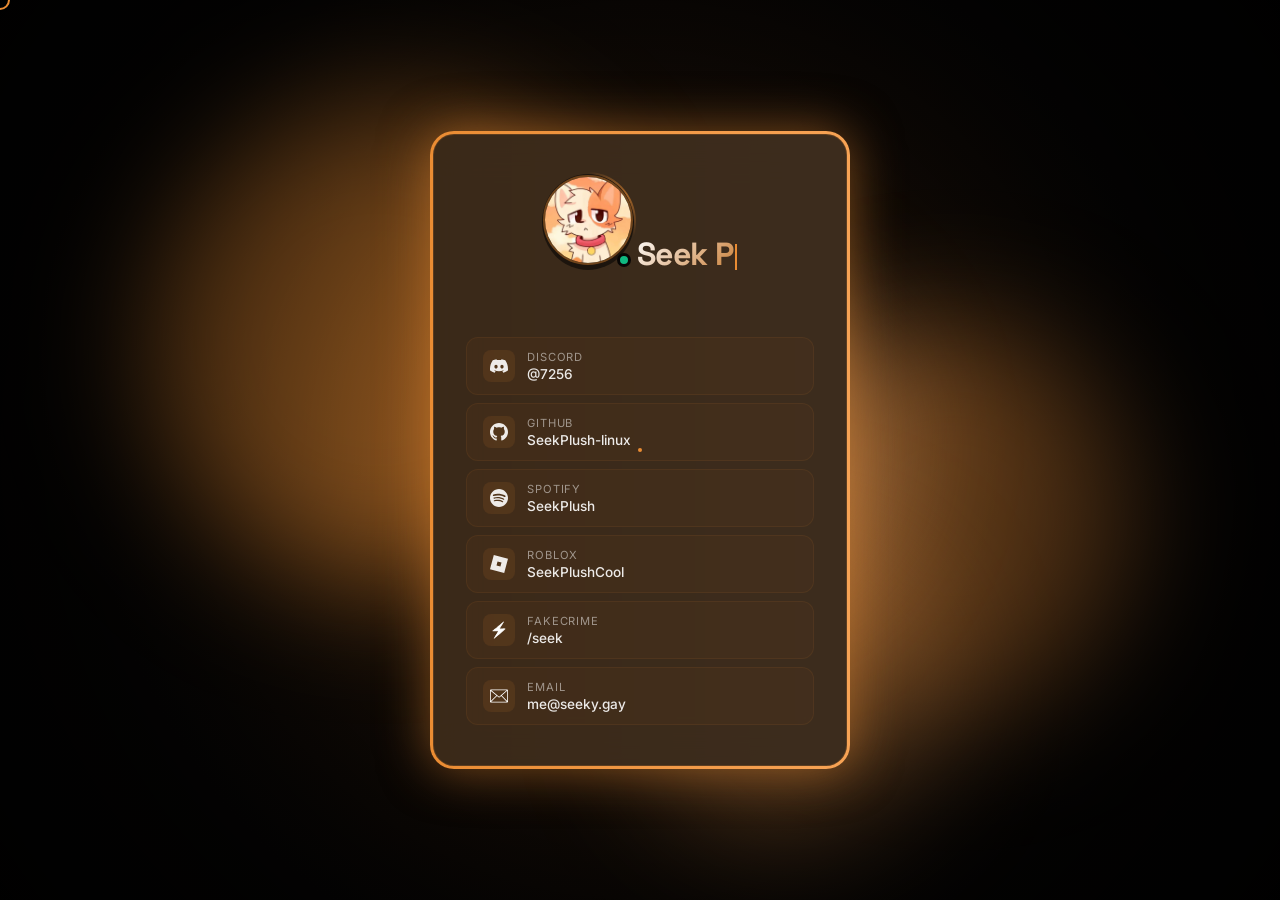
==== index.html @ 041f9332 "add website files" ====
<!DOCTYPE html>
<html lang="en">
<head>
    <meta charset="UTF-8">
    <meta name="viewport" content="width=device-width, initial-scale=1.0">
    <title>Seek Plush's Bio</title>

    <link rel="stylesheet" href="style.css">
    <link rel="icon" href="favicon.png"/>

    <meta property="og:title" content="Seek Plush">
    <meta property="og:description" content="meow :3">
    <meta property="og:image" content="https://seeky.gay/v2/pfp.png">
    <meta property="og:url" content="https://seeky.gay/v2">
    <meta property="og:type" content="website">
    <meta name="theme-color" content="#E67E22"/>

    <meta name="twitter:card" content="summary">
    <meta name="twitter:title" content="Seek Plush">
    <meta name="twitter:description" content="meow :3">
    <meta name="twitter:image" content="https://seeky.gay/v2/pfp.png">

    <link rel="preconnect" href="https://fonts.googleapis.com">
    <link rel="preconnect" href="https://fonts.gstatic.com" crossorigin>
    <link href="https://fonts.googleapis.com/css2?family=Space+Grotesk:wght@300;400;500;600;700&family=Inter:wght@300;400;500&display=swap" rel="stylesheet">
</head>
<body>
    <!-- VIGNETTE - On top -->
    <div class="vignette"></div>

    <!-- GRADIENT MESH - Brighter colors -->
    <div class="gradient-mesh">
        <div class="mesh-blob blob-1"></div>
        <div class="mesh-blob blob-2"></div>
        <div class="mesh-blob blob-3"></div>
        <div class="mesh-blob blob-4"></div>
    </div>

    <!-- CRT SCANLINES - Thick and visible -->
    <div class="crt-lines"></div>

    <!-- Loading Screen -->
    <div class="loader" id="loader">
        <div class="loader-text">loading...</div>
    </div>

    <!-- Custom Cursor -->
    <div class="cursor" id="cursor"></div>
    <div class="cursor-dot" id="cursor-dot"></div>

    <!-- Main Content -->
    <div class="container">
        <div class="card-wrapper">
            <div class="card">
                <div class="profile-section">
                    <div class="pfp-wrapper">
                        <div class="pfp-glow"></div>
                        <img src="pfp.png" alt="Seek Plush" class="pfp">
                        <div class="status-indicator"></div>
                    </div>

                    <h1 class="username" id="username">
                        <span id="typed-name"></span><span class="typing-cursor"></span>
                    </h1>
                    <p class="bio" id="typed-bio"></p>
                </div>

                <div class="links">
                    <a href="https://discord.com/users/1107715665730740224" target="_blank" class="link-item" data-cursor="hover">
                        <div class="link-icon">
                            <svg viewBox="0 0 24 24"><path d="M20.317 4.37a19.791 19.791 0 0 0-4.885-1.515.074.074 0 0 0-.079.037c-.21.375-.444.864-.608 1.25a18.27 18.27 0 0 0-5.487 0 12.64 12.64 0 0 0-.617-1.25.077.077 0 0 0-.079-.037A19.736 19.736 0 0 0 3.677 4.37a.07.07 0 0 0-.032.027C.533 9.046-.32 13.58.099 18.057a.082.082 0 0 0 .031.057 19.9 19.9 0 0 0 5.993 3.03.078.078 0 0 0 .084-.028 14.09 14.09 0 0 0 1.226-1.994.076.076 0 0 0-.041-.106 13.107 13.107 0 0 1-1.872-.892.077.077 0 0 1-.008-.128 10.2 10.2 0 0 0 .372-.292.074.074 0 0 1 .077-.01c3.928 1.793 8.18 1.793 12.062 0a.074.074 0 0 1 .078.01c.12.098.246.198.373.292a.077.077 0 0 1-.006.127 12.299 12.299 0 0 1-1.873.892.077.077 0 0 0-.041.107c.36.698.772 1.362 1.225 1.993a.076.076 0 0 0 .084.028 19.839 19.839 0 0 0 6.002-3.03.077.077 0 0 0 .032-.054c.5-5.177-.838-9.674-3.549-13.66a.061.061 0 0 0-.031-.03zM8.02 15.33c-1.183 0-2.157-1.085-2.157-2.419 0-1.333.956-2.419 2.157-2.419 1.21 0 2.176 1.096 2.157 2.42 0 1.333-.956 2.418-2.157 2.418zm7.975 0c-1.183 0-2.157-1.085-2.157-2.419 0-1.333.955-2.419 2.157-2.419 1.21 0 2.176 1.096 2.157 2.42 0 1.333-.946 2.418-2.157 2.418z"/></svg>
                        </div>
                        <div class="link-content">
                            <div class="link-label">Discord</div>
                            <div class="link-value">@7256</div>
                        </div>
                        <div class="link-arrow">→</div>
                    </a>

                    <a href="https://github.com/SeekPlush-linux" target="_blank" class="link-item" data-cursor="hover">
                        <div class="link-icon">
                            <svg viewBox="0 0 24 24"><path d="M12 0c-6.626 0-12 5.373-12 12 0 5.302 3.438 9.8 8.207 11.387.599.111.793-.261.793-.577v-2.234c-3.338.726-4.033-1.416-4.033-1.416-.546-1.387-1.333-1.756-1.333-1.756-1.089-.745.083-.729.083-.729 1.205.084 1.839 1.237 1.839 1.237 1.07 1.834 2.807 1.304 3.492.997.107-.775.418-1.305.762-1.604-2.665-.305-5.467-1.334-5.467-5.931 0-1.311.469-2.381 1.236-3.221-.124-.303-.535-1.524.117-3.176 0 0 1.008-.322 3.301 1.23.957-.266 1.983-.399 3.003-.404 1.02.005 2.047.138 3.006.404 2.291-1.552 3.297-1.23 3.297-1.23.653 1.653.242 2.874.118 3.176.77.84 1.235 1.911 1.235 3.221 0 4.609-2.807 5.624-5.479 5.921.43.372.823 1.102.823 2.222v3.293c0 .319.192.694.801.576 4.765-1.589 8.199-6.086 8.199-11.386 0-6.627-5.373-12-12-12z"/></svg>
                        </div>
                        <div class="link-content">
                            <div class="link-label">GitHub</div>
                            <div class="link-value">SeekPlush-linux</div>
                        </div>
                        <div class="link-arrow">→</div>
                    </a>

                    <a href="https://open.spotify.com/user/31wckzqkyqj4dco5f5suu4dtc67a" target="_blank" class="link-item" data-cursor="hover">
                        <div class="link-icon">
                            <svg xmlns="http://www.w3.org/2000/svg" viewBox="0 0 24 24" width="24" height="24" class="fill-theme drop-shadow-theme"><path d="M12 0C5.4 0 0 5.4 0 12s5.4 12 12 12 12-5.4 12-12S18.66 0 12 0zm5.521 17.34c-.24.359-.66.48-1.021.24-2.82-1.74-6.36-2.101-10.561-1.141-.418.122-.779-.179-.899-.539-.12-.421.18-.78.54-.9 4.56-1.021 8.52-.6 11.64 1.32.42.18.479.659.301 1.02zm1.44-3.3c-.301.42-.841.6-1.262.3-3.239-1.98-8.159-2.58-11.939-1.38-.479.12-1.02-.12-1.14-.6-.12-.48.12-1.021.6-1.141C9.6 9.9 15 10.561 18.72 12.84c.361.181.54.78.241 1.2zm.12-3.36C15.24 8.4 8.82 8.16 5.16 9.301c-.6.179-1.2-.181-1.38-.721-.18-.601.18-1.2.72-1.381 4.26-1.26 11.28-1.02 15.721 1.621.539.3.719 1.02.419 1.56-.299.421-1.02.599-1.559.3z"></path></svg>
                        </div>
                        <div class="link-content">
                            <div class="link-label">Spotify</div>
                            <div class="link-value">SeekPlush</div>
                        </div>
                        <div class="link-arrow">→</div>
                    </a>

                    <a href="https://www.roblox.com/users/4863366128/profile" target="_blank" class="link-item" data-cursor="hover">
                        <div class="link-icon">
                            <svg xmlns="http://www.w3.org/2000/svg" viewBox="0 0 24 24" width="24" height="24" class="fill-theme drop-shadow-theme"><path d="M18.926 23.998 0 18.892 5.075.002 24 5.108ZM15.348 10.09l-5.282-1.453-1.414 5.273 5.282 1.453z"></path></svg>
                        </div>
                        <div class="link-content">
                            <div class="link-label">Roblox</div>
                            <div class="link-value">SeekPlushCool</div>
                        </div>
                        <div class="link-arrow">→</div>
                    </a>

                    <a href="https://fakecrime.bio/seek" target="_blank" class="link-item" data-cursor="hover">
                        <div class="link-icon">
                            <svg xmlns="http://www.w3.org/2000/svg" xmlns:xlink="http://www.w3.org/1999/xlink" version="1.1" id="Layer_3" x="0px" y="0px" viewBox="0 0 128 128" style="enable-background:new 0 0 128 128;" xml:space="preserve"><path d="M69.68,54.04c0,0,28.97-46.41,29.63-47.57c0.66-1.16,0.8-3.29-1.02-3.29  c-1.82,0-46.95,46.07-46.95,46.07l-32.05,19c0,0-2.15,1.32-1.82,2.97s1.77,1.72,2.43,1.72s34.85-0.18,36.84-0.24  c2.47-0.07,1.86,3.44,1.86,3.44l-21.64,34.02c0,0-9.45,13.08-9.45,13.97c0,1.31,1.58,1.96,3.05,1.08  c1.14-0.68,74.84-63.13,78.09-67.42c0.88-1.17,1.33-4.25-2.3-4.25s-32.54,8.42-32.54,8.42L69.68,54.04z"/><path d="M64.61,50.35c-0.89,1.22-1.13,3.26,0.79,3.38c1.91,0.11,40.95-0.18,40.95-0.18  S78.46,79.18,70.02,86.83s-36.39,32.43-38.27,34.18c-1.84,1.72-3.51,3.3-4.19,3.08c-0.11-0.03-0.25-0.62,2.38-4.95  c2.4-3.95,25.44-42.56,26.34-44.02c0.9-1.46,1.69-2.7,2.14-3.38c0.45-0.68,1.91-4.39-1.13-4.39s-38,0.9-38,0.9s24.15-20.49,31.13-26  S96.96,3.18,98.29,3.18S65.51,49.12,64.61,50.35z"/></svg>
                        </div>
                        <div class="link-content">
                            <div class="link-label">Fakecrime</div>
                            <div class="link-value">/seek</div>
                        </div>
                        <div class="link-arrow">→</div>
                    </a>

                    <a href="mailto:me@seeky.gay" target="_blank" class="link-item" data-cursor="hover">
                        <div class="link-icon">
                            <svg xmlns="http://www.w3.org/2000/svg" shape-rendering="geometricPrecision" text-rendering="geometricPrecision" image-rendering="optimizeQuality" fill-rule="evenodd" clip-rule="evenodd" viewBox="0 0 512 370.23"><path fill="#fff" fill-rule="nonzero" d="M29.37 0h453.26C498.79 0 512 13.21 512 29.37v311.49c0 16.57-12.68 29.37-29.37 29.37H29.37C13.21 370.23 0 357.02 0 340.86V29.37C0 13.19 13.19 0 29.37 0zm-6.84 328.51l158.85-159.25L22.53 39.74v288.77zm176.34-144.99L35.1 347.7h440.43L319.02 183.55l-51.6 43.96v-.01c-4.05 3.47-10.11 3.66-14.39.18l-54.16-44.16zm137.28-14.57l153.32 160.82V38.33L336.15 168.95zM36.95 22.53l223 181.82L473.38 22.53H36.95z"/></svg>
                        </div>
                        <div class="link-content">
                            <div class="link-label">Email</div>
                            <div class="link-value">me@seeky.gay</div>
                        </div>
                        <div class="link-arrow">→</div>
                    </a>
                </div>
            </div>
        </div>
    </div>

    <div class="toast" id="toast">Copied to clipboard</div>

    <script src="script.js"></script>
</body>
</html>
---- style.css ----
:root {
    --primary: #ea8c33;
    --primary-dark: #87501c;
    --bg-dark: #080605;
    --bg-card: rgba(28, 24, 20, 0.85);
    --text-primary: #ffffff;
    --text-secondary: rgba(255, 255, 255, 0.5);
    --border: rgba(234, 140, 51, 0.15);
    --transition: cubic-bezier(0.4, 0, 0.2, 1);
}

* { margin: 0; padding: 0; box-sizing: border-box; }

body {
    font-family: 'Inter', sans-serif;
    background: var(--bg-dark);
    min-height: 100vh;
    display: flex;
    justify-content: center;
    align-items: center;
    overflow-x: hidden;
    color: var(--text-primary);
    cursor: none;
    padding: 2rem 1rem;
    position: relative;
}

.vignette {
    position: fixed;
    top: 0;
    left: 0;
    width: 100%;
    height: 100%;
    background: radial-gradient(circle at center, transparent 20%, rgba(0,0,0,0.8) 80%, rgba(0,0,0,0.95) 100%);
    pointer-events: none;
    z-index: 5;
}

.gradient-mesh {
    position: fixed;
    top: 0;
    left: 0;
    width: 100%;
    height: 100%;
    z-index: 1;
    overflow: hidden;
    background: radial-gradient(circle at 50% 50%, #2e1b0a 0%, #080605 70%);
}

.mesh-blob {
    position: absolute;
    border-radius: 50%;
    filter: blur(60px);
}

.blob-1 {
    width: 500px;
    height: 500px;
    background: rgba(234, 140, 51, 0.6);
    top: 10%;
    left: 10%;
    animation: float1 15s infinite ease-in-out;
}

.blob-2 {
    width: 400px;
    height: 400px;
    background: rgba(237, 144, 58, 0.5);
    bottom: 20%;
    right: 10%;
    animation: float2 18s infinite ease-in-out;
}

.blob-3 {
    width: 300px;
    height: 300px;
    background: rgba(247, 163, 85, 0.4);
    top: 60%;
    left: 50%;
    animation: float3 12s infinite ease-in-out;
}

.blob-4 {
    width: 350px;
    height: 350px;
    background: rgba(252, 190, 132, 0.35);
    top: 30%;
    right: 30%;
    animation: float4 20s infinite ease-in-out;
}

@keyframes float1 {
    0%, 100% { transform: translate(0, 0) scale(1) rotate(0deg); }
    25% { transform: translate(150px, 80px) scale(1.15) rotate(45deg); }
    50% { transform: translate(80px, 150px) scale(0.9) rotate(90deg); }
    75% { transform: translate(-50px, 100px) scale(1.05) rotate(135deg); }
}

@keyframes float2 {
    0%, 100% { transform: translate(0, 0) scale(1) rotate(0deg); }
    25% { transform: translate(-120px, -80px) scale(0.85) rotate(-30deg); }
    50% { transform: translate(-60px, -150px) scale(1.1) rotate(-60deg); }
    75% { transform: translate(40px, -100px) scale(0.95) rotate(-90deg); }
}

@keyframes float3 {
    0%, 100% { transform: translate(0, 0) scale(1) rotate(0deg); }
    33% { transform: translate(100px, -120px) scale(1.2) rotate(60deg); }
    66% { transform: translate(-80px, -60px) scale(0.8) rotate(120deg); }
}

@keyframes float4 {
    0%, 100% { transform: translate(0, 0) scale(1) rotate(0deg); }
    20% { transform: translate(-100px, 50px) scale(1.1) rotate(72deg); }
    40% { transform: translate(-50px, 100px) scale(0.9) rotate(144deg); }
    60% { transform: translate(50px, 80px) scale(1.05) rotate(216deg); }
    80% { transform: translate(100px, -20px) scale(0.95) rotate(288deg); }
}

/* .crt-lines { */
/*     position: fixed; */
/*     top: 0; */
/*     left: 0; */
/*     width: 100%; */
/*     height: 100%; */
/*     background: repeating-linear-gradient( */
/*         0deg, */
/*         rgba(0, 0, 0, 0.4), */
/*         rgba(0, 0, 0, 0.4) 2px, */
/*         transparent 2px, */
/*         transparent 4px */
/*     ); */
/*     pointer-events: none; */
/*     z-index: 4; */
/* } */

.cursor {
    width: 20px; height: 20px;
    border: 2px solid var(--primary);
    border-radius: 50%;
    position: fixed;
    pointer-events: none;
    z-index: 9999;
    transition: transform 0.1s var(--transition), background 0.2s;
    mix-blend-mode: difference;
}

.cursor.hover {
    transform: scale(1.5);
    background: rgba(234, 140, 51, 0.1);
}

.cursor-dot {
    width: 4px; height: 4px;
    background: var(--primary);
    border-radius: 50%;
    position: fixed;
    pointer-events: none;
    z-index: 9999;
}

.container {
    position: relative;
    z-index: 10;
    width: 100%;
    max-width: 420px;
    opacity: 0;
    animation: fadeIn 1s var(--transition) forwards;
    animation-delay: 0.3s;
}

@keyframes fadeIn {
    to { opacity: 1; transform: translateY(0); }
    from { opacity: 0; transform: translateY(20px); }
}

.card-wrapper {
    position: relative;
    padding: 3px;
    border-radius: 24px;
    background: linear-gradient(90deg, #ea8c33, #f7a355, #ed903a, #ea8c33);
    background-size: 300% 100%;
    animation: gradient-move 3s linear infinite;
    box-shadow: 0 0 50px rgba(234, 140, 51, 0.5);
}

@keyframes gradient-move {
    0% { background-position: 0% 50%; }
    100% { background-position: 300% 50%; }
}

.card {
    background: var(--bg-card);
    backdrop-filter: blur(20px);
    border-radius: 21px;
    padding: 2.5rem 2rem;
    position: relative;
    overflow: hidden;
    border: 1px solid rgba(234, 140, 51, 0.2);
}

.profile-section {
    text-align: center;
    margin-bottom: 1.5rem;
}

.pfp-wrapper {
    position: relative;
    display: inline-block;
    margin-bottom: 1.25rem;
}

.pfp {
    width: 90px; height: 90px;
    border-radius: 50%;
    object-fit: cover;
    border: 2px solid rgba(234, 140, 51, 0.4);
    position: relative;
    z-index: 2;
    transition: transform 0.3s var(--transition);
}

.pfp-wrapper:hover .pfp { transform: scale(1.05); }

.pfp-glow {
    position: absolute;
    inset: -3px;
    border-radius: 50%;
    background: conic-gradient(from 0deg, transparent, var(--primary), transparent 30%);
    animation: rotate 4s linear infinite;
    opacity: 0.6;
}

.pfp-glow::before {
    content: '';
    position: absolute;
    inset: 2px;
    background: var(--bg-dark);
    border-radius: 50%;
}

@keyframes rotate { to { transform: rotate(360deg); } }

.status-indicator {
    position: absolute;
    bottom: 2px; right: 2px;
    width: 14px; height: 14px;
    background: #10b981;
    border: 3px solid var(--bg-dark);
    border-radius: 50%;
    z-index: 3;
    animation: pulse-status 2s infinite;
}

@keyframes pulse-status {
    0%, 100% { box-shadow: 0 0 0 0 rgba(16, 185, 129, 0.4); }
    50% { box-shadow: 0 0 0 6px rgba(16, 185, 129, 0); }
}

/* Glitch text, only on hover */
.username {
    font-family: 'Space Grotesk', sans-serif;
    font-size: 2rem;
    font-weight: 700;
    margin-bottom: 0.25rem;
    background: linear-gradient(135deg, #fff 0%, rgba(234, 140, 51, 0.8) 100%);
    -webkit-background-clip: text;
    -webkit-text-fill-color: transparent;
    background-clip: text;
    letter-spacing: -0.02em;
    min-height: 2.5rem;
    position: relative;
    display: inline-block;
    cursor: pointer;
}

.username:hover {
    animation: glitch 0.3s ease-in-out;
}

@keyframes glitch {
    0% { transform: translate(0); filter: none; }
    20% { transform: translate(-2px, 1px); }
    40% { transform: translate(2px, -1px); }
    60% { transform: translate(-1px, -1px); }
    80% { transform: translate(1px, 1px); }
    100% { transform: translate(0); filter: none; }
}

.username::before,
.username::after {
    content: 'Seek Plush';
    position: absolute;
    top: 0;
    left: 0;
    width: 100%;
    height: 100%;
    opacity: 0;
    pointer-events: none;
}

.username:hover::before {
    animation: glitch-1 0.3s ease-in-out;
    color: #ff7b00;
    z-index: -1;
    opacity: 0.7;
}

.username:hover::after {
    animation: glitch-2 0.3s ease-in-out;
    color: #fff700;
    z-index: -2;
    opacity: 0.7;
}

@keyframes glitch-1 {
    0%, 100% { clip-path: inset(0 0 0 0); transform: translate(0); }
    25% { clip-path: inset(20% 0 60% 0); transform: translate(-2px, 0); }
    50% { clip-path: inset(50% 0 30% 0); transform: translate(2px, 0); }
    75% { clip-path: inset(80% 0 10% 0); transform: translate(-2px, 0); }
}

@keyframes glitch-2 {
    0%, 100% { clip-path: inset(0 0 0 0); transform: translate(0); }
    25% { clip-path: inset(60% 0 20% 0); transform: translate(2px, 0); }
    50% { clip-path: inset(30% 0 50% 0); transform: translate(-2px, 0); }
    75% { clip-path: inset(10% 0 80% 0); transform: translate(2px, 0); }
}

.typing-cursor {
    display: inline-block;
    width: 2px;
    height: 0.8em;
    background: var(--primary);
    margin-left: 2px;
    animation: blink 1s infinite;
    vertical-align: middle;
}

@keyframes blink {
    0%, 100% { opacity: 1; }
    50% { opacity: 0; }
}

.bio {
    font-size: 0.9rem;
    color: var(--text-secondary);
    font-weight: 400;
    min-height: 1.5rem;
}

.links {
    display: flex;
    flex-direction: column;
    gap: 0.5rem;
}

.link-item {
    position: relative;
    display: flex;
    align-items: center;
    gap: 0.75rem;
    padding: 0.75rem 1rem;
    background: rgba(234, 140, 51, 0.03);
    border: 1px solid rgba(234, 140, 51, 0.08);
    border-radius: 12px;
    text-decoration: none;
    color: var(--text-primary);
    transition: all 0.2s var(--transition);
    cursor: none;
    overflow: hidden;
}

.link-item::before {
    content: '';
    position: absolute;
    inset: 0;
    background: linear-gradient(90deg, transparent, rgba(234, 140, 51, 0.1), transparent);
    transform: translateX(-100%);
    transition: transform 0.5s;
}

.link-item:hover::before { transform: translateX(100%); }

.link-item:hover {
    background: rgba(234, 140, 51, 0.08);
    border-color: rgba(234, 140, 51, 0.25);
    transform: translateX(4px);
}

.link-icon {
    width: 32px; height: 32px;
    display: flex;
    align-items: center;
    justify-content: center;
    background: rgba(234, 140, 51, 0.1);
    border-radius: 8px;
    flex-shrink: 0;
    transition: transform 0.2s;
    overflow: hidden;
}

.link-item:hover .link-icon {
    transform: scale(1.1);
    background: rgba(234, 140, 51, 0.15);
}

.link-icon svg {
    width: 18px; height: 18px;
    fill: currentColor;
    color: rgba(255, 255, 255, 0.9);
}

.link-icon img {
    width: 20px; height: 20px;
    object-fit: contain;
    filter: brightness(0) invert(1);
    opacity: 0.9;
}

.link-content {
    flex: 1;
    min-width: 0;
    text-align: left;
}

.link-label {
    font-size: 0.7rem;
    text-transform: uppercase;
    letter-spacing: 0.08em;
    color: var(--text-secondary);
    margin-bottom: 0.1rem;
}

.link-value {
    font-weight: 500;
    font-size: 0.85rem;
    white-space: nowrap;
    overflow: hidden;
    text-overflow: ellipsis;
    color: rgba(255, 255, 255, 0.9);
}

.link-arrow {
    opacity: 0;
    transform: translateX(-8px);
    transition: all 0.2s;
    color: var(--primary);
    font-size: 0.9rem;
    flex-shrink: 0;
}

.link-item:hover .link-arrow {
    opacity: 1;
    transform: translateX(0);
}

.toast {
    position: fixed;
    bottom: 2rem;
    left: 50%;
    transform: translateX(-50%) translateY(100px);
    background: rgba(234, 140, 51, 0.95);
    backdrop-filter: blur(10px);
    color: white;
    padding: 0.75rem 1.5rem;
    border-radius: 100px;
    font-size: 0.85rem;
    font-weight: 500;
    opacity: 0;
    transition: all 0.3s var(--transition);
    z-index: 1000;
    pointer-events: none;
    box-shadow: 0 10px 30px rgba(234, 140, 51, 0.3);
}

.toast.show {
    transform: translateX(-50%) translateY(0);
    opacity: 1;
}

@media (pointer: coarse) {
    body { cursor: auto; }
    .cursor, .cursor-dot { display: none; }
    .link-item { cursor: pointer; }
}

@media (max-width: 480px) {
    .card { padding: 2rem 1.25rem; }
    .username { font-size: 1.75rem; }
    .pfp { width: 80px; height: 80px; }
}

.loader {
    position: fixed;
    inset: 0;
    background: var(--bg-dark);
    z-index: 10000;
    display: flex;
    justify-content: center;
    align-items: center;
    transition: opacity 0.5s, visibility 0.5s;
}

.loader.hidden {
    opacity: 0;
    visibility: hidden;
}

.loader-text {
    font-family: 'Space Grotesk', sans-serif;
    font-size: 1.25rem;
    color: var(--primary);
    animation: pulse 1.5s infinite;
}
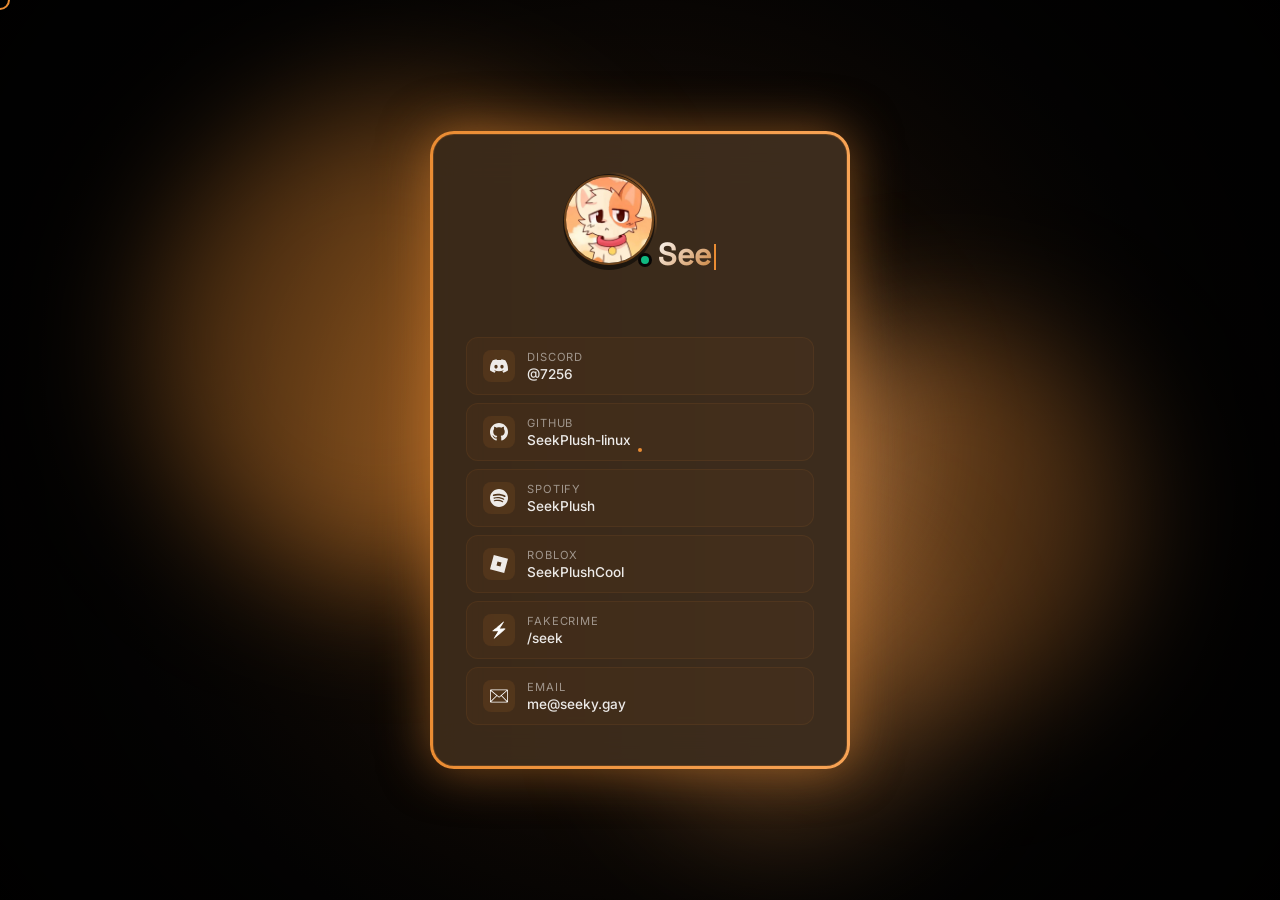
==== commit d0a72273: "use absolute url for cv2 embed json in index.html" ====
--- a/index.html
+++ b/index.html
@@ -8,17 +8,23 @@
     <link rel="stylesheet" href="style.css">
     <link rel="icon" href="favicon.png"/>
 
+    <link
+      rel="discord:component-embed"
+      type="application/json"
+      href="https://seeky.gay/dc-cv2-embed.json"
+    >
+
     <meta property="og:title" content="Seek Plush">
     <meta property="og:description" content="meow :3">
-    <meta property="og:image" content="https://seeky.gay/v2/pfp.png">
-    <meta property="og:url" content="https://seeky.gay/v2">
+    <meta property="og:image" content="https://seeky.gay/pfp.png">
+    <meta property="og:url" content="https://seeky.gay/">
     <meta property="og:type" content="website">
     <meta name="theme-color" content="#E67E22"/>
 
     <meta name="twitter:card" content="summary">
     <meta name="twitter:title" content="Seek Plush">
     <meta name="twitter:description" content="meow :3">
-    <meta name="twitter:image" content="https://seeky.gay/v2/pfp.png">
+    <meta name="twitter:image" content="https://seeky.gay/pfp.png">
 
     <link rel="preconnect" href="https://fonts.googleapis.com">
     <link rel="preconnect" href="https://fonts.gstatic.com" crossorigin>
